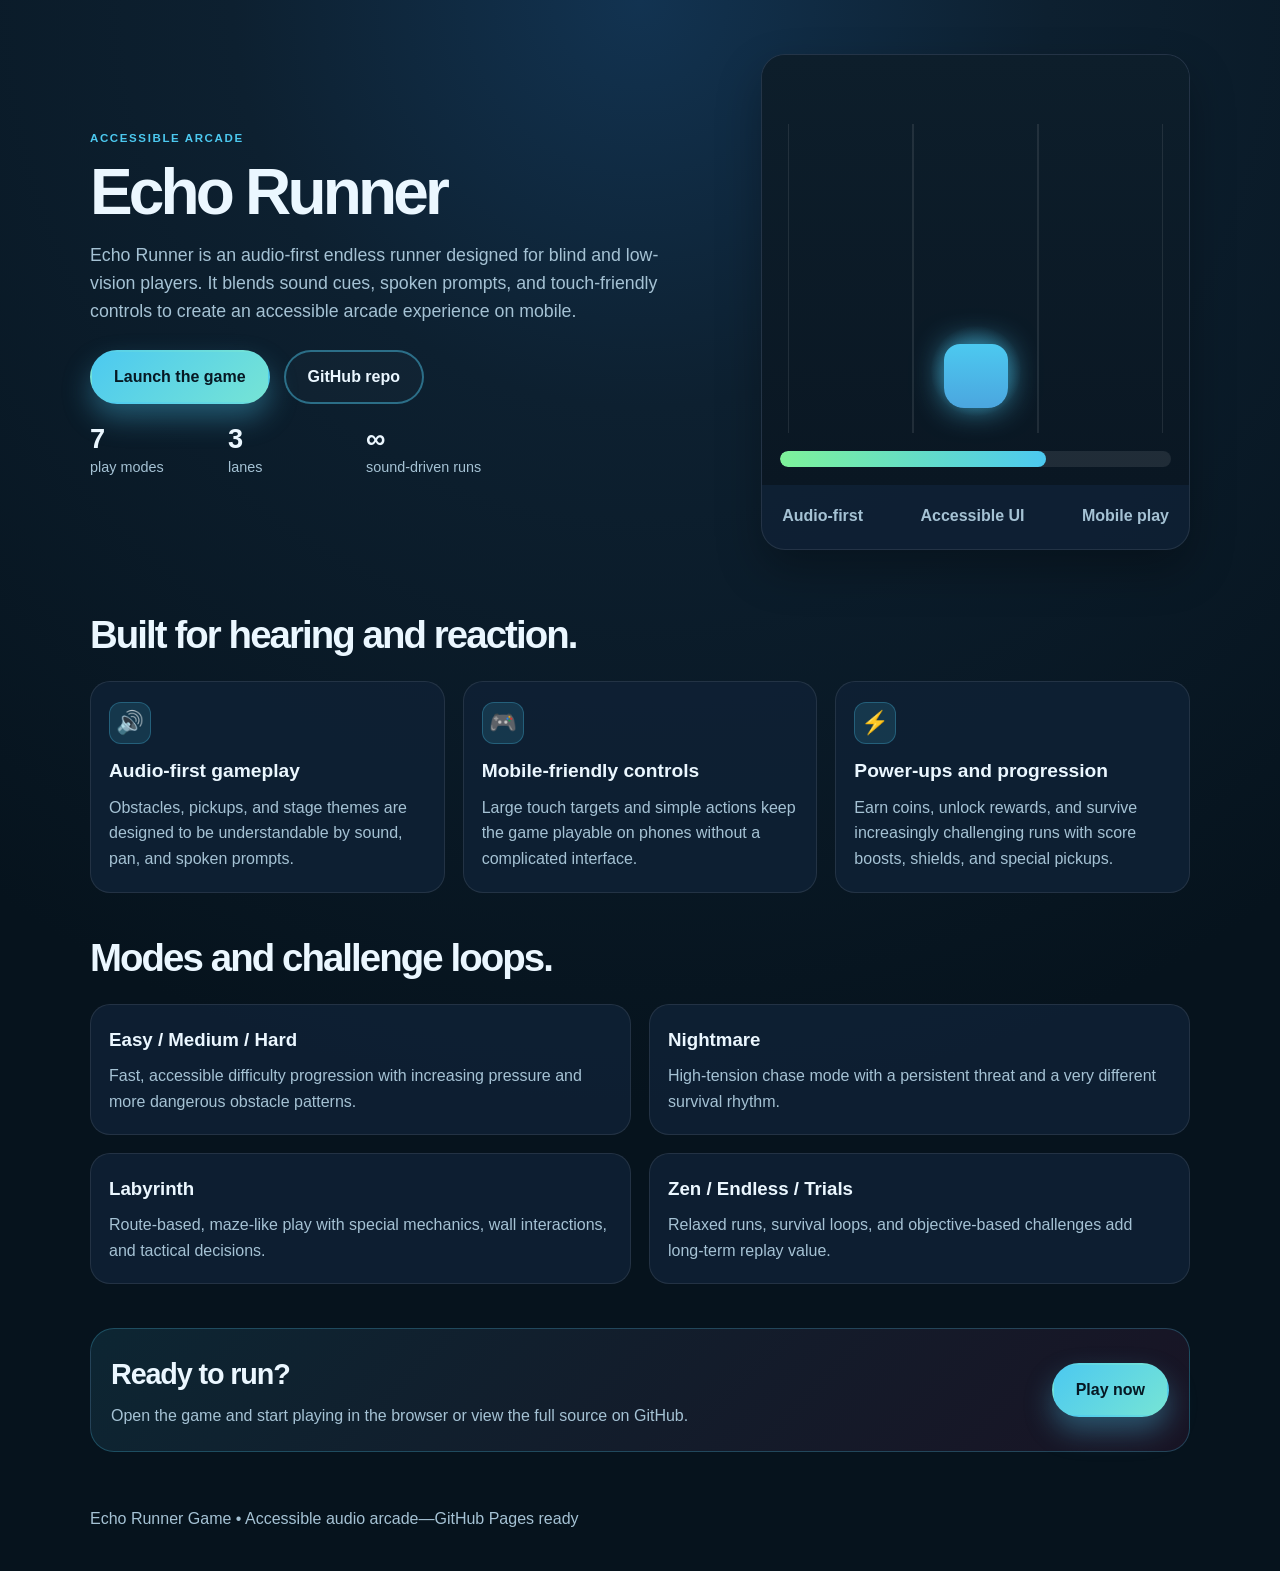
==== index.html @ 475f8b51 "Create the GitHub Pages landing page for Echo Runner Game" ====
<!DOCTYPE html>
<html lang="en">
  <head>
    <meta charset="UTF-8" />
    <meta name="viewport" content="width=device-width, initial-scale=1.0" />
    <meta name="description" content="Echo Runner Game — an accessible, audio-first endless runner for blind and low-vision players." />
    <title>Echo Runner Game</title>
    <style>
      :root {
        --bg: #06131d;
        --bg-2: #0d2030;
        --panel: rgba(15, 33, 53, 0.9);
        --surface: #112d43;
        --line: rgba(255,255,255,0.09);
        --accent: #4cc9f0;
        --accent-2: #f72585;
        --accent-3: #7ef29a;
        --text: #ebf7ff;
        --muted: #a5c2d4;
      }

      * { box-sizing: border-box; }
      html { scroll-behavior: smooth; }
      body {
        margin: 0;
        min-height: 100vh;
        background: radial-gradient(circle at top, #123351 0%, var(--bg-2) 24%, var(--bg) 65%);
        color: var(--text);
        font-family: Arial, Helvetica, sans-serif;
        line-height: 1.6;
      }

      .container {
        width: min(1100px, calc(100vw - 28px));
        margin: 0 auto;
      }

      a { color: inherit; text-decoration: none; }

      .hero {
        padding: 54px 0 28px;
      }

      .hero-grid {
        display: grid;
        grid-template-columns: 1.2fr 0.8fr;
        gap: 28px;
        align-items: center;
      }

      .eyebrow {
        display: inline-block;
        margin-bottom: 14px;
        color: var(--accent);
        text-transform: uppercase;
        letter-spacing: 0.14em;
        font-weight: 700;
        font-size: 0.72rem;
      }

      h1 {
        margin: 0;
        font-size: clamp(2.7rem, 5vw, 5rem);
        line-height: 0.95;
        letter-spacing: -0.06em;
      }

      .lead {
        margin: 18px 0 0;
        max-width: 58ch;
        color: var(--muted);
        font-size: 1.11rem;
      }

      .actions {
        display: flex;
        flex-wrap: wrap;
        gap: 14px;
        margin-top: 24px;
      }

      .button {
        display: inline-flex;
        align-items: center;
        justify-content: center;
        min-height: 54px;
        padding: 0 22px;
        border-radius: 999px;
        font-weight: 700;
        border: 2px solid transparent;
        transition: transform 0.18s ease;
      }

      .button:hover { transform: translateY(-1px); }

      .button.primary {
        background: linear-gradient(135deg, var(--accent), #76e4d5);
        color: #061823;
        box-shadow: 0 14px 28px rgba(76, 201, 240, 0.35);
      }

      .button.secondary {
        border-color: rgba(76,201,240,0.45);
        background: rgba(255,255,255,0.02);
        color: var(--text);
      }

      .stats {
        display: flex;
        flex-wrap: wrap;
        gap: 18px;
        margin-top: 20px;
      }

      .stat {
        min-width: 120px;
      }

      .stat strong {
        display: block;
        font-size: 1.7rem;
        line-height: 1.1;
      }

      .stat span {
        color: var(--muted);
        font-size: 0.9rem;
      }

      .demo {
        background: rgba(15, 33, 53, 0.9);
        border: 1px solid var(--line);
        border-radius: 24px;
        box-shadow: 0 20px 45px rgba(0,0,0,0.28);
        overflow: hidden;
      }

      .demo-screen {
        min-height: 430px;
        background: linear-gradient(180deg, #0d1e2b, #0a1723);
        position: relative;
        overflow: hidden;
      }

      .lanes {
        position: absolute;
        inset: 16% 6% 12% 6%;
        display: grid;
        grid-template-columns: repeat(3, 1fr);
      }

      .lane {
        border-left: 1px solid rgba(255,255,255,0.09);
        border-right: 1px solid rgba(255,255,255,0.09);
      }

      .runner {
        position: absolute;
        left: 50%;
        bottom: 18%;
        width: 64px;
        height: 64px;
        transform: translateX(-50%);
        border-radius: 16px 16px 20px 20px;
        background: linear-gradient(180deg, var(--accent), #4ba6df);
        box-shadow: 0 0 30px rgba(76,201,240,0.7);
      }

      .pulse {
        position: absolute;
        left: 50%;
        bottom: 16%;
        width: 90px;
        height: 90px;
        transform: translateX(-50%);
        border-radius: 50%;
        background: radial-gradient(circle, rgba(76,201,240,0.75) 0%, rgba(76,201,240,0.22) 42%, transparent 72%);
      }

      .progress {
        position: absolute;
        left: 18px;
        right: 18px;
        bottom: 18px;
        height: 16px;
        background: rgba(255,255,255,0.09);
        border-radius: 999px;
        overflow: hidden;
      }

      .progress > i {
        display: block;
        width: 68%;
        height: 100%;
        background: linear-gradient(90deg, var(--accent-3), var(--accent));
        border-radius: inherit;
      }

      .demo-meta {
        display: flex;
        justify-content: space-between;
        gap: 10px;
        flex-wrap: wrap;
        padding: 18px 20px 20px;
        color: var(--muted);
        font-weight: 600;
      }

      .section {
        padding: 26px 0 8px;
      }

      .section h2 {
        margin: 0 0 16px;
        font-size: clamp(2rem, 3vw, 3rem);
        letter-spacing: -0.05em;
      }

      .cards {
        display: grid;
        grid-template-columns: repeat(3, 1fr);
        gap: 18px;
      }

      .card {
        background: rgba(15, 33, 53, 0.9);
        border: 1px solid var(--line);
        border-radius: 20px;
        padding: 20px 18px;
      }

      .icon {
        width: 42px;
        height: 42px;
        display: grid;
        place-items: center;
        border-radius: 12px;
        background: rgba(76,201,240,0.14);
        border: 1px solid rgba(76,201,240,0.28);
        font-size: 1.4rem;
        margin-bottom: 12px;
      }

      .card h3 {
        margin: 0 0 8px;
        font-size: 1.2rem;
      }

      .card p {
        margin: 0;
        color: var(--muted);
      }

      .modes {
        display: grid;
        grid-template-columns: repeat(2, 1fr);
        gap: 18px;
      }

      .mode {
        background: rgba(15, 33, 53, 0.9);
        border: 1px solid var(--line);
        border-radius: 20px;
        padding: 20px 18px;
      }

      .mode h3 {
        margin: 0 0 8px;
      }

      .mode p {
        margin: 0;
        color: var(--muted);
      }

      .cta {
        padding: 36px 0 54px;
      }

      .cta-box {
        display: flex;
        justify-content: space-between;
        gap: 18px;
        align-items: center;
        flex-wrap: wrap;
        background: linear-gradient(135deg, rgba(76,201,240,0.1), rgba(247,37,133,0.08));
        border: 1px solid rgba(76,201,240,0.25);
        border-radius: 24px;
        padding: 22px 20px;
      }

      .cta-box h3 {
        margin: 0 0 6px;
        font-size: clamp(1.8rem, 2vw, 2.5rem);
        letter-spacing: -0.04em;
      }

      .cta-box p {
        margin: 0;
        color: var(--muted);
      }

      footer {
        padding: 0 0 40px;
        color: var(--muted);
      }

      @media (max-width: 820px) {
        .hero-grid,
        .cards,
        .modes {
          grid-template-columns: 1fr;
        }
      }
    </style>
  </head>
  <body>
    <main class="container hero">
      <div class="hero-grid">
        <div>
          <div class="eyebrow">Accessible arcade</div>
          <h1>Echo Runner</h1>
          <p class="lead">
            Echo Runner is an audio-first endless runner designed for blind and low-vision players.
            It blends sound cues, spoken prompts, and touch-friendly controls to create an accessible arcade experience on mobile.
          </p>

          <div class="actions">
            <a class="button primary" href="https://github.com/emilychia21/Echo-Runner/blob/main/Echo%20Runner.html" target="_blank" rel="noopener noreferrer">Launch the game</a>
            <a class="button secondary" href="https://github.com/emilychia21/Echo-Runner-Game" target="_blank" rel="noopener noreferrer">GitHub repo</a>
          </div>

          <div class="stats" aria-label="Game statistics summary">
            <div class="stat">
              <strong>7</strong>
              <span>play modes</span>
            </div>
            <div class="stat">
              <strong>3</strong>
              <span>lanes</span>
            </div>
            <div class="stat">
              <strong>∞</strong>
              <span>sound-driven runs</span>
            </div>
          </div>
        </div>

        <div class="demo" aria-label="Echo Runner preview">
          <div class="demo-screen">
            <div class="lanes" aria-hidden="true">
              <div class="lane"></div>
              <div class="lane"></div>
              <div class="lane"></div>
            </div>
            <div class="pulse" aria-hidden="true"></div>
            <div class="runner" aria-hidden="true"></div>
            <div class="progress" aria-hidden="true"><i></i></div>
          </div>
          <div class="demo-meta">
            <span>Audio-first</span>
            <span>Accessible UI</span>
            <span>Mobile play</span>
          </div>
        </div>
      </div>
    </main>

    <section class="container section">
      <h2>Built for hearing and reaction.</h2>
      <div class="cards">
        <article class="card">
          <div class="icon">🔊</div>
          <h3>Audio-first gameplay</h3>
          <p>Obstacles, pickups, and stage themes are designed to be understandable by sound, pan, and spoken prompts.</p>
        </article>

        <article class="card">
          <div class="icon">🎮</div>
          <h3>Mobile-friendly controls</h3>
          <p>Large touch targets and simple actions keep the game playable on phones without a complicated interface.</p>
        </article>

        <article class="card">
          <div class="icon">⚡</div>
          <h3>Power-ups and progression</h3>
          <p>Earn coins, unlock rewards, and survive increasingly challenging runs with score boosts, shields, and special pickups.</p>
        </article>
      </div>
    </section>

    <section class="container section">
      <h2>Modes and challenge loops.</h2>
      <div class="modes">
        <article class="mode">
          <h3>Easy / Medium / Hard</h3>
          <p>Fast, accessible difficulty progression with increasing pressure and more dangerous obstacle patterns.</p>
        </article>

        <article class="mode">
          <h3>Nightmare</h3>
          <p>High-tension chase mode with a persistent threat and a very different survival rhythm.</p>
        </article>

        <article class="mode">
          <h3>Labyrinth</h3>
          <p>Route-based, maze-like play with special mechanics, wall interactions, and tactical decisions.</p>
        </article>

        <article class="mode">
          <h3>Zen / Endless / Trials</h3>
          <p>Relaxed runs, survival loops, and objective-based challenges add long-term replay value.</p>
        </article>
      </div>
    </section>

    <section class="container cta">
      <div class="cta-box">
        <div>
          <h3>Ready to run?</h3>
          <p>Open the game and start playing in the browser or view the full source on GitHub.</p>
        </div>
        <div class="actions" style="margin-top: 0;">
          <a class="button primary" href="https://github.com/emilychia21/Echo-Runner/blob/main/Echo%20Runner.html" target="_blank" rel="noopener noreferrer">Play now</a>
        </div>
      </div>
    </section>

    <footer class="container">
      Echo Runner Game • Accessible audio arcade—GitHub Pages ready
    </footer>
  </body>
</html>
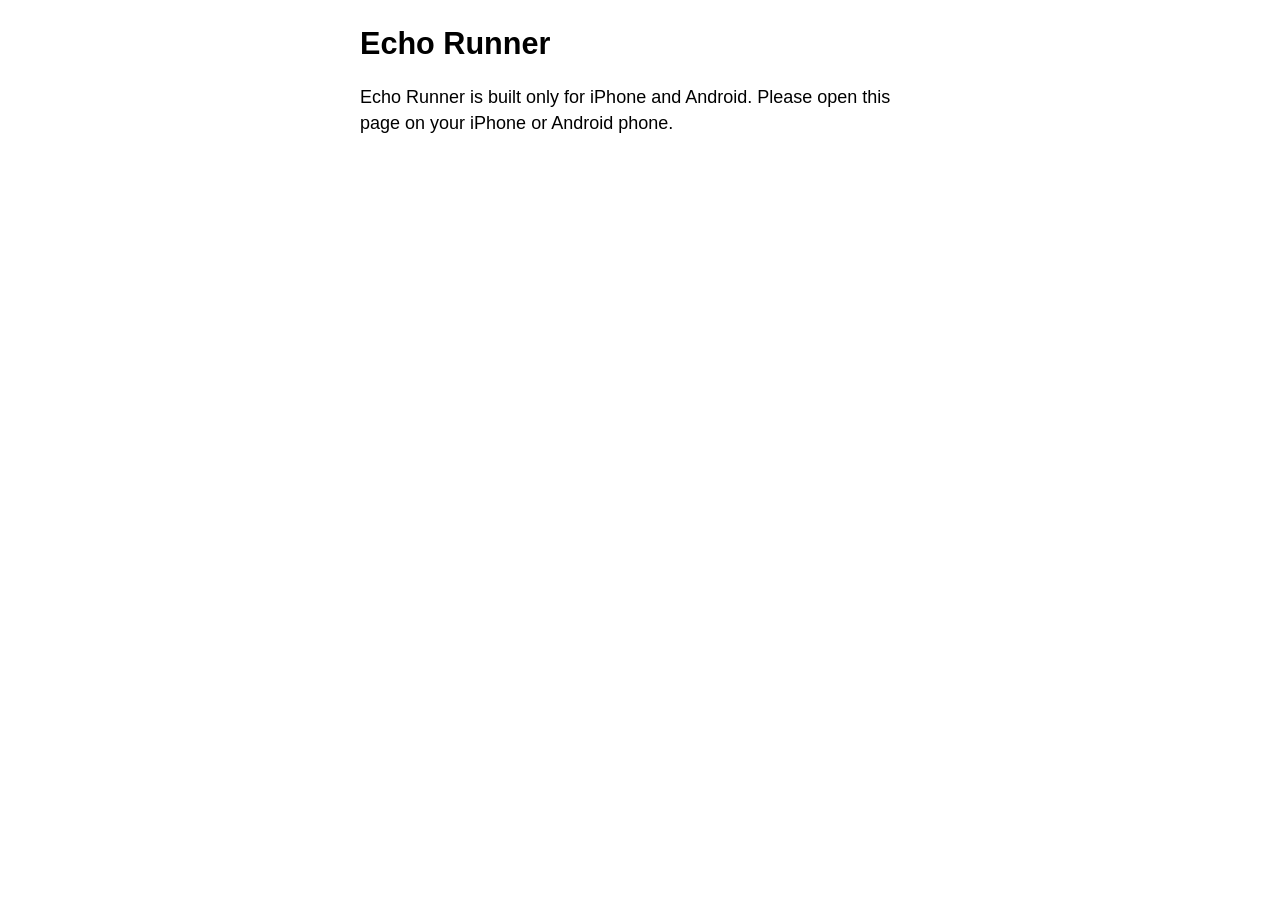
==== commit 917caf78: "Make the repo homepage redirect to the game file" ====
--- a/index.html
+++ b/index.html
@@ -2,432 +2,27 @@
 <html lang="en">
   <head>
     <meta charset="UTF-8" />
+    <meta http-equiv="refresh" content="0; url='Echo%20Runner.html'" />
     <meta name="viewport" content="width=device-width, initial-scale=1.0" />
-    <meta name="description" content="Echo Runner Game — an accessible, audio-first endless runner for blind and low-vision players." />
-    <title>Echo Runner Game</title>
+    <title>Echo Runner</title>
     <style>
-      :root {
-        --bg: #06131d;
-        --bg-2: #0d2030;
-        --panel: rgba(15, 33, 53, 0.9);
-        --surface: #112d43;
-        --line: rgba(255,255,255,0.09);
-        --accent: #4cc9f0;
-        --accent-2: #f72585;
-        --accent-3: #7ef29a;
-        --text: #ebf7ff;
-        --muted: #a5c2d4;
-      }
-
-      * { box-sizing: border-box; }
-      html { scroll-behavior: smooth; }
       body {
         margin: 0;
         min-height: 100vh;
-        background: radial-gradient(circle at top, #123351 0%, var(--bg-2) 24%, var(--bg) 65%);
-        color: var(--text);
-        font-family: Arial, Helvetica, sans-serif;
-        line-height: 1.6;
-      }
-
-      .container {
-        width: min(1100px, calc(100vw - 28px));
-        margin: 0 auto;
-      }
-
-      a { color: inherit; text-decoration: none; }
-
-      .hero {
-        padding: 54px 0 28px;
-      }
-
-      .hero-grid {
-        display: grid;
-        grid-template-columns: 1.2fr 0.8fr;
-        gap: 28px;
-        align-items: center;
-      }
-
-      .eyebrow {
-        display: inline-block;
-        margin-bottom: 14px;
-        color: var(--accent);
-        text-transform: uppercase;
-        letter-spacing: 0.14em;
-        font-weight: 700;
-        font-size: 0.72rem;
-      }
-
-      h1 {
-        margin: 0;
-        font-size: clamp(2.7rem, 5vw, 5rem);
-        line-height: 0.95;
-        letter-spacing: -0.06em;
-      }
-
-      .lead {
-        margin: 18px 0 0;
-        max-width: 58ch;
-        color: var(--muted);
-        font-size: 1.11rem;
-      }
-
-      .actions {
-        display: flex;
-        flex-wrap: wrap;
-        gap: 14px;
-        margin-top: 24px;
-      }
-
-      .button {
-        display: inline-flex;
-        align-items: center;
-        justify-content: center;
-        min-height: 54px;
-        padding: 0 22px;
-        border-radius: 999px;
-        font-weight: 700;
-        border: 2px solid transparent;
-        transition: transform 0.18s ease;
-      }
-
-      .button:hover { transform: translateY(-1px); }
-
-      .button.primary {
-        background: linear-gradient(135deg, var(--accent), #76e4d5);
-        color: #061823;
-        box-shadow: 0 14px 28px rgba(76, 201, 240, 0.35);
-      }
-
-      .button.secondary {
-        border-color: rgba(76,201,240,0.45);
-        background: rgba(255,255,255,0.02);
-        color: var(--text);
-      }
-
-      .stats {
-        display: flex;
-        flex-wrap: wrap;
-        gap: 18px;
-        margin-top: 20px;
-      }
-
-      .stat {
-        min-width: 120px;
-      }
-
-      .stat strong {
-        display: block;
-        font-size: 1.7rem;
-        line-height: 1.1;
-      }
-
-      .stat span {
-        color: var(--muted);
-        font-size: 0.9rem;
-      }
-
-      .demo {
-        background: rgba(15, 33, 53, 0.9);
-        border: 1px solid var(--line);
-        border-radius: 24px;
-        box-shadow: 0 20px 45px rgba(0,0,0,0.28);
-        overflow: hidden;
-      }
-
-      .demo-screen {
-        min-height: 430px;
-        background: linear-gradient(180deg, #0d1e2b, #0a1723);
-        position: relative;
-        overflow: hidden;
-      }
-
-      .lanes {
-        position: absolute;
-        inset: 16% 6% 12% 6%;
-        display: grid;
-        grid-template-columns: repeat(3, 1fr);
-      }
-
-      .lane {
-        border-left: 1px solid rgba(255,255,255,0.09);
-        border-right: 1px solid rgba(255,255,255,0.09);
-      }
-
-      .runner {
-        position: absolute;
-        left: 50%;
-        bottom: 18%;
-        width: 64px;
-        height: 64px;
-        transform: translateX(-50%);
-        border-radius: 16px 16px 20px 20px;
-        background: linear-gradient(180deg, var(--accent), #4ba6df);
-        box-shadow: 0 0 30px rgba(76,201,240,0.7);
-      }
-
-      .pulse {
-        position: absolute;
-        left: 50%;
-        bottom: 16%;
-        width: 90px;
-        height: 90px;
-        transform: translateX(-50%);
-        border-radius: 50%;
-        background: radial-gradient(circle, rgba(76,201,240,0.75) 0%, rgba(76,201,240,0.22) 42%, transparent 72%);
-      }
-
-      .progress {
-        position: absolute;
-        left: 18px;
-        right: 18px;
-        bottom: 18px;
-        height: 16px;
-        background: rgba(255,255,255,0.09);
-        border-radius: 999px;
-        overflow: hidden;
-      }
-
-      .progress > i {
-        display: block;
-        width: 68%;
-        height: 100%;
-        background: linear-gradient(90deg, var(--accent-3), var(--accent));
-        border-radius: inherit;
-      }
-
-      .demo-meta {
-        display: flex;
-        justify-content: space-between;
-        gap: 10px;
-        flex-wrap: wrap;
-        padding: 18px 20px 20px;
-        color: var(--muted);
-        font-weight: 600;
-      }
-
-      .section {
-        padding: 26px 0 8px;
-      }
-
-      .section h2 {
-        margin: 0 0 16px;
-        font-size: clamp(2rem, 3vw, 3rem);
-        letter-spacing: -0.05em;
-      }
-
-      .cards {
-        display: grid;
-        grid-template-columns: repeat(3, 1fr);
-        gap: 18px;
-      }
-
-      .card {
-        background: rgba(15, 33, 53, 0.9);
-        border: 1px solid var(--line);
-        border-radius: 20px;
-        padding: 20px 18px;
-      }
-
-      .icon {
-        width: 42px;
-        height: 42px;
         display: grid;
         place-items: center;
-        border-radius: 12px;
-        background: rgba(76,201,240,0.14);
-        border: 1px solid rgba(76,201,240,0.28);
-        font-size: 1.4rem;
-        margin-bottom: 12px;
+        background: #000;
+        color: #fff;
+        font-family: Arial, Helvetica, sans-serif;
       }
-
-      .card h3 {
-        margin: 0 0 8px;
-        font-size: 1.2rem;
-      }
-
-      .card p {
-        margin: 0;
-        color: var(--muted);
-      }
-
-      .modes {
-        display: grid;
-        grid-template-columns: repeat(2, 1fr);
-        gap: 18px;
-      }
-
-      .mode {
-        background: rgba(15, 33, 53, 0.9);
-        border: 1px solid var(--line);
-        border-radius: 20px;
-        padding: 20px 18px;
-      }
-
-      .mode h3 {
-        margin: 0 0 8px;
-      }
-
-      .mode p {
-        margin: 0;
-        color: var(--muted);
-      }
-
-      .cta {
-        padding: 36px 0 54px;
-      }
-
-      .cta-box {
-        display: flex;
-        justify-content: space-between;
-        gap: 18px;
-        align-items: center;
-        flex-wrap: wrap;
-        background: linear-gradient(135deg, rgba(76,201,240,0.1), rgba(247,37,133,0.08));
-        border: 1px solid rgba(76,201,240,0.25);
-        border-radius: 24px;
-        padding: 22px 20px;
-      }
-
-      .cta-box h3 {
-        margin: 0 0 6px;
-        font-size: clamp(1.8rem, 2vw, 2.5rem);
-        letter-spacing: -0.04em;
-      }
-
-      .cta-box p {
-        margin: 0;
-        color: var(--muted);
-      }
-
-      footer {
-        padding: 0 0 40px;
-        color: var(--muted);
-      }
-
-      @media (max-width: 820px) {
-        .hero-grid,
-        .cards,
-        .modes {
-          grid-template-columns: 1fr;
-        }
+      a {
+        color: #ffd400;
+        text-decoration: none;
+        font-weight: 700;
       }
     </style>
   </head>
   <body>
-    <main class="container hero">
-      <div class="hero-grid">
-        <div>
-          <div class="eyebrow">Accessible arcade</div>
-          <h1>Echo Runner</h1>
-          <p class="lead">
-            Echo Runner is an audio-first endless runner designed for blind and low-vision players.
-            It blends sound cues, spoken prompts, and touch-friendly controls to create an accessible arcade experience on mobile.
-          </p>
-
-          <div class="actions">
-            <a class="button primary" href="https://github.com/emilychia21/Echo-Runner/blob/main/Echo%20Runner.html" target="_blank" rel="noopener noreferrer">Launch the game</a>
-            <a class="button secondary" href="https://github.com/emilychia21/Echo-Runner-Game" target="_blank" rel="noopener noreferrer">GitHub repo</a>
-          </div>
-
-          <div class="stats" aria-label="Game statistics summary">
-            <div class="stat">
-              <strong>7</strong>
-              <span>play modes</span>
-            </div>
-            <div class="stat">
-              <strong>3</strong>
-              <span>lanes</span>
-            </div>
-            <div class="stat">
-              <strong>∞</strong>
-              <span>sound-driven runs</span>
-            </div>
-          </div>
-        </div>
-
-        <div class="demo" aria-label="Echo Runner preview">
-          <div class="demo-screen">
-            <div class="lanes" aria-hidden="true">
-              <div class="lane"></div>
-              <div class="lane"></div>
-              <div class="lane"></div>
-            </div>
-            <div class="pulse" aria-hidden="true"></div>
-            <div class="runner" aria-hidden="true"></div>
-            <div class="progress" aria-hidden="true"><i></i></div>
-          </div>
-          <div class="demo-meta">
-            <span>Audio-first</span>
-            <span>Accessible UI</span>
-            <span>Mobile play</span>
-          </div>
-        </div>
-      </div>
-    </main>
-
-    <section class="container section">
-      <h2>Built for hearing and reaction.</h2>
-      <div class="cards">
-        <article class="card">
-          <div class="icon">🔊</div>
-          <h3>Audio-first gameplay</h3>
-          <p>Obstacles, pickups, and stage themes are designed to be understandable by sound, pan, and spoken prompts.</p>
-        </article>
-
-        <article class="card">
-          <div class="icon">🎮</div>
-          <h3>Mobile-friendly controls</h3>
-          <p>Large touch targets and simple actions keep the game playable on phones without a complicated interface.</p>
-        </article>
-
-        <article class="card">
-          <div class="icon">⚡</div>
-          <h3>Power-ups and progression</h3>
-          <p>Earn coins, unlock rewards, and survive increasingly challenging runs with score boosts, shields, and special pickups.</p>
-        </article>
-      </div>
-    </section>
-
-    <section class="container section">
-      <h2>Modes and challenge loops.</h2>
-      <div class="modes">
-        <article class="mode">
-          <h3>Easy / Medium / Hard</h3>
-          <p>Fast, accessible difficulty progression with increasing pressure and more dangerous obstacle patterns.</p>
-        </article>
-
-        <article class="mode">
-          <h3>Nightmare</h3>
-          <p>High-tension chase mode with a persistent threat and a very different survival rhythm.</p>
-        </article>
-
-        <article class="mode">
-          <h3>Labyrinth</h3>
-          <p>Route-based, maze-like play with special mechanics, wall interactions, and tactical decisions.</p>
-        </article>
-
-        <article class="mode">
-          <h3>Zen / Endless / Trials</h3>
-          <p>Relaxed runs, survival loops, and objective-based challenges add long-term replay value.</p>
-        </article>
-      </div>
-    </section>
-
-    <section class="container cta">
-      <div class="cta-box">
-        <div>
-          <h3>Ready to run?</h3>
-          <p>Open the game and start playing in the browser or view the full source on GitHub.</p>
-        </div>
-        <div class="actions" style="margin-top: 0;">
-          <a class="button primary" href="https://github.com/emilychia21/Echo-Runner/blob/main/Echo%20Runner.html" target="_blank" rel="noopener noreferrer">Play now</a>
-        </div>
-      </div>
-    </section>
-
-    <footer class="container">
-      Echo Runner Game • Accessible audio arcade—GitHub Pages ready
-    </footer>
+    <p>Loading Echo Runner... <a href="Echo%20Runner.html">Open the game</a></p>
   </body>
 </html>
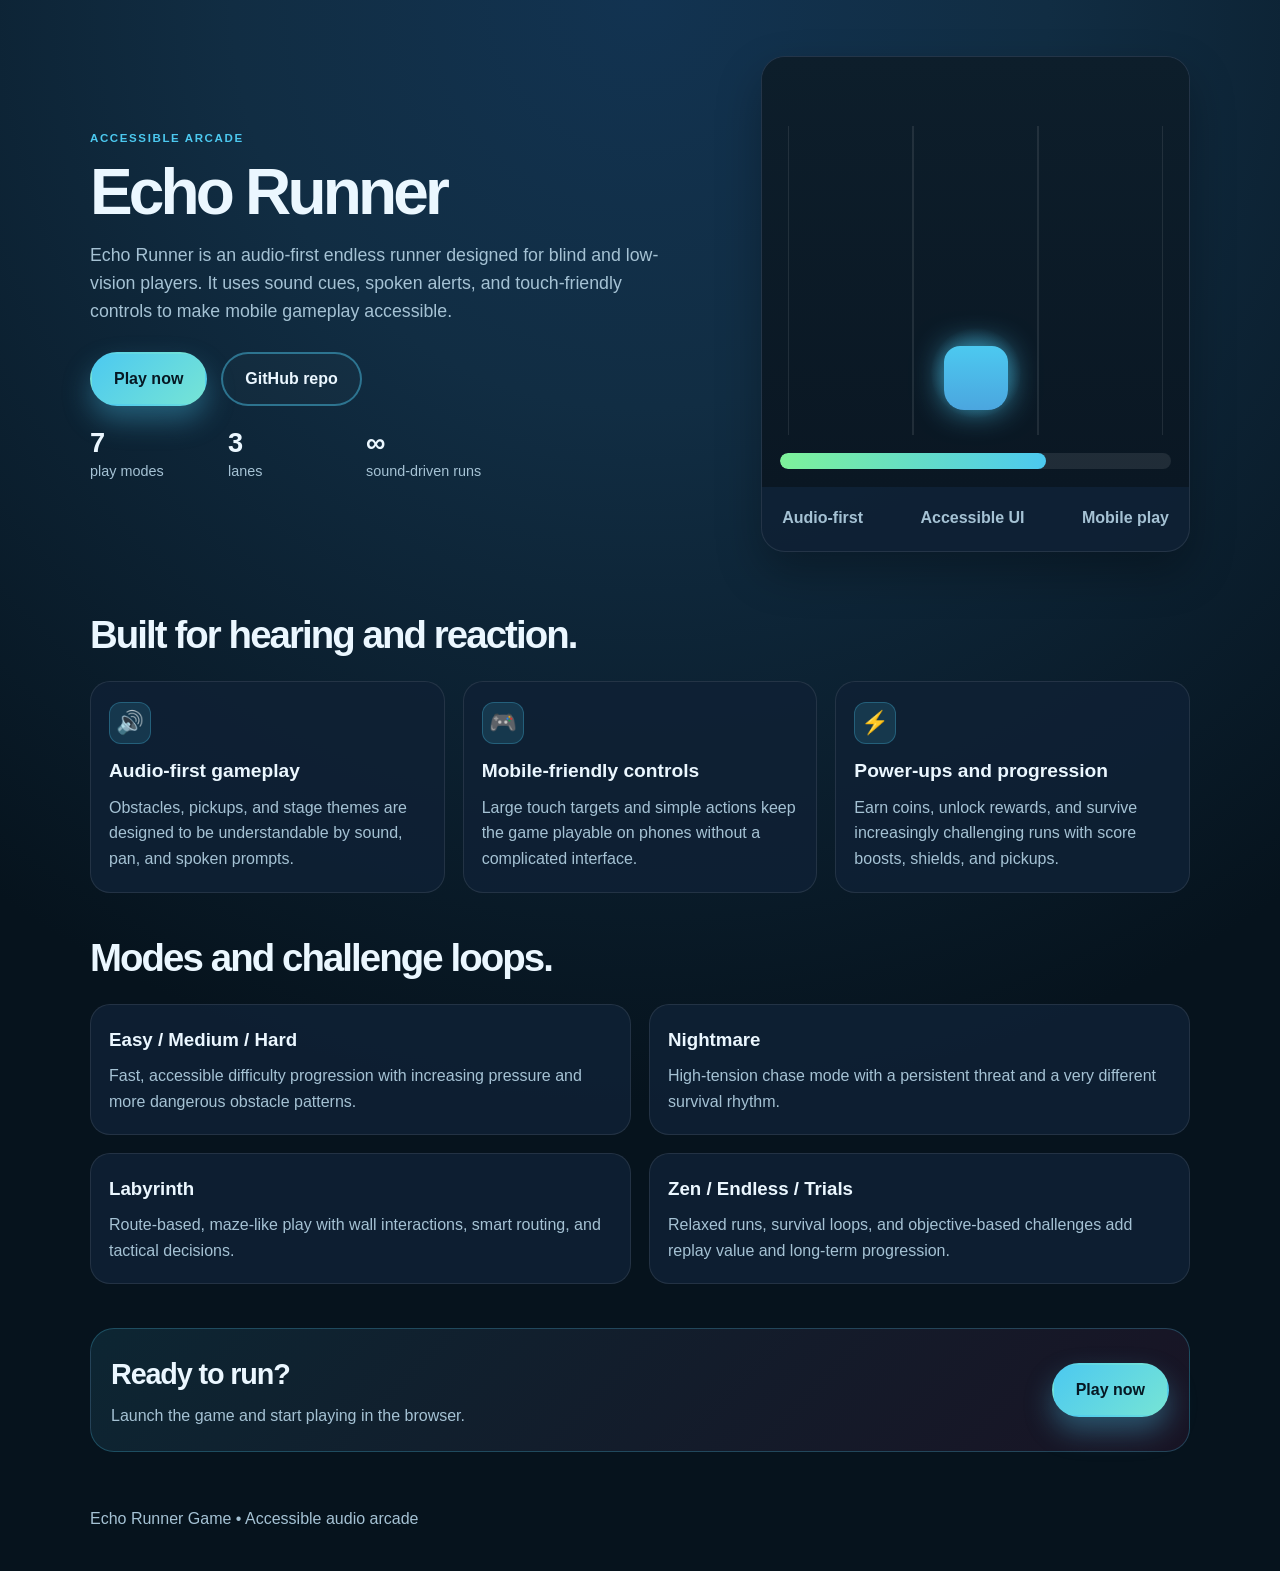
==== commit bd7b4ce2: "Add a polished landing page with direct Play Now access to the game" ====
--- a/index.html
+++ b/index.html
@@ -2,27 +2,432 @@
 <html lang="en">
   <head>
     <meta charset="UTF-8" />
-    <meta http-equiv="refresh" content="0; url='Echo%20Runner.html'" />
     <meta name="viewport" content="width=device-width, initial-scale=1.0" />
+    <meta
+      name="description"
+      content="Echo Runner — an accessible audio-first endless runner built for blind and low-vision players."
+    />
     <title>Echo Runner</title>
     <style>
+      :root {
+        --bg: #06131d;
+        --bg-2: #112d43;
+        --surface: rgba(15, 33, 53, 0.9);
+        --line: rgba(255, 255, 255, 0.09);
+        --accent: #4cc9f0;
+        --accent-2: #76e4d5;
+        --accent-3: #7ef29a;
+        --text: #ebf7ff;
+        --muted: #a5c2d4;
+        --shadow: rgba(0, 0, 0, 0.28);
+      }
+
+      * { box-sizing: border-box; }
+      html { scroll-behavior: smooth; }
       body {
         margin: 0;
         min-height: 100vh;
+        background: radial-gradient(circle at top, #123351 0%, var(--bg-2) 24%, var(--bg) 65%);
+        color: var(--text);
+        font-family: Arial, Helvetica, sans-serif;
+        line-height: 1.6;
+      }
+
+      a { text-decoration: none; color: inherit; }
+      .container {
+        width: min(1100px, calc(100vw - 28px));
+        margin: 0 auto;
+      }
+
+      .hero {
+        padding: 56px 0 26px;
+      }
+
+      .hero-grid {
+        display: grid;
+        grid-template-columns: 1.2fr 0.8fr;
+        gap: 28px;
+        align-items: center;
+      }
+
+      .eyebrow {
+        display: inline-block;
+        margin-bottom: 14px;
+        color: var(--accent);
+        text-transform: uppercase;
+        letter-spacing: 0.14em;
+        font-weight: 700;
+        font-size: 0.72rem;
+      }
+
+      h1 {
+        margin: 0;
+        font-size: clamp(2.8rem, 5vw, 5rem);
+        line-height: 0.95;
+        letter-spacing: -0.06em;
+      }
+
+      .lead {
+        margin: 18px 0 0;
+        max-width: 58ch;
+        color: var(--muted);
+        font-size: 1.11rem;
+      }
+
+      .actions {
+        display: flex;
+        flex-wrap: wrap;
+        gap: 14px;
+        margin-top: 26px;
+      }
+
+      .button {
+        display: inline-flex;
+        align-items: center;
+        justify-content: center;
+        min-height: 54px;
+        padding: 0 22px;
+        border-radius: 999px;
+        font-weight: 700;
+        border: 2px solid transparent;
+        transition: transform 0.18s ease;
+      }
+
+      .button:hover { transform: translateY(-1px); }
+      .button.primary {
+        background: linear-gradient(135deg, var(--accent), var(--accent-2));
+        color: #061823;
+        box-shadow: 0 14px 28px rgba(76, 201, 240, 0.35);
+      }
+      .button.secondary {
+        border-color: rgba(76, 201, 240, 0.45);
+        background: rgba(255,255,255,0.02);
+        color: var(--text);
+      }
+
+      .stats {
+        display: flex;
+        flex-wrap: wrap;
+        gap: 18px;
+        margin-top: 22px;
+      }
+
+      .stat {
+        min-width: 120px;
+      }
+
+      .stat strong {
+        display: block;
+        font-size: 1.7rem;
+        line-height: 1.1;
+      }
+
+      .stat span {
+        color: var(--muted);
+        font-size: 0.9rem;
+      }
+
+      .demo {
+        background: rgba(15, 33, 53, 0.9);
+        border: 1px solid var(--line);
+        border-radius: 24px;
+        box-shadow: 0 20px 45px var(--shadow);
+        overflow: hidden;
+      }
+
+      .demo-screen {
+        min-height: 430px;
+        background: linear-gradient(180deg, #0d1e2b, #0a1723);
+        position: relative;
+        overflow: hidden;
+      }
+
+      .lanes {
+        position: absolute;
+        inset: 16% 6% 12% 6%;
+        display: grid;
+        grid-template-columns: repeat(3, 1fr);
+      }
+
+      .lane {
+        border-left: 1px solid rgba(255,255,255,0.09);
+        border-right: 1px solid rgba(255,255,255,0.09);
+      }
+
+      .runner {
+        position: absolute;
+        left: 50%;
+        bottom: 18%;
+        width: 64px;
+        height: 64px;
+        transform: translateX(-50%);
+        border-radius: 16px 16px 20px 20px;
+        background: linear-gradient(180deg, var(--accent), #4ba6df);
+        box-shadow: 0 0 30px rgba(76, 201, 240, 0.7);
+      }
+
+      .pulse {
+        position: absolute;
+        left: 50%;
+        bottom: 16%;
+        width: 90px;
+        height: 90px;
+        transform: translateX(-50%);
+        border-radius: 50%;
+        background: radial-gradient(circle, rgba(76,201,240,0.75) 0%, rgba(76,201,240,0.22) 42%, transparent 72%);
+      }
+
+      .progress {
+        position: absolute;
+        left: 18px;
+        right: 18px;
+        bottom: 18px;
+        height: 16px;
+        background: rgba(255,255,255,0.09);
+        border-radius: 999px;
+        overflow: hidden;
+      }
+
+      .progress > i {
+        display: block;
+        width: 68%;
+        height: 100%;
+        background: linear-gradient(90deg, var(--accent-3), var(--accent));
+        border-radius: inherit;
+      }
+
+      .demo-meta {
+        display: flex;
+        justify-content: space-between;
+        gap: 10px;
+        flex-wrap: wrap;
+        padding: 18px 20px 20px;
+        color: var(--muted);
+        font-weight: 600;
+      }
+
+      .section {
+        padding: 26px 0 8px;
+      }
+
+      .section h2 {
+        margin: 0 0 16px;
+        font-size: clamp(2rem, 3vw, 3rem);
+        letter-spacing: -0.05em;
+      }
+
+      .cards {
+        display: grid;
+        grid-template-columns: repeat(3, 1fr);
+        gap: 18px;
+      }
+
+      .card {
+        background: rgba(15, 33, 53, 0.9);
+        border: 1px solid var(--line);
+        border-radius: 20px;
+        padding: 20px 18px;
+      }
+
+      .icon {
+        width: 42px;
+        height: 42px;
         display: grid;
         place-items: center;
-        background: #000;
-        color: #fff;
-        font-family: Arial, Helvetica, sans-serif;
-      }
-      a {
-        color: #ffd400;
-        text-decoration: none;
-        font-weight: 700;
+        border-radius: 12px;
+        background: rgba(76, 201, 240, 0.14);
+        border: 1px solid rgba(76, 201, 240, 0.28);
+        font-size: 1.4rem;
+        margin-bottom: 12px;
+      }
+
+      .card h3 {
+        margin: 0 0 8px;
+        font-size: 1.2rem;
+      }
+
+      .card p {
+        margin: 0;
+        color: var(--muted);
+      }
+
+      .modes {
+        display: grid;
+        grid-template-columns: repeat(2, minmax(0, 1fr));
+        gap: 18px;
+      }
+
+      .mode {
+        background: rgba(15, 33, 53, 0.9);
+        border: 1px solid var(--line);
+        border-radius: 20px;
+        padding: 20px 18px;
+      }
+
+      .mode h3 {
+        margin: 0 0 8px;
+      }
+
+      .mode p {
+        margin: 0;
+        color: var(--muted);
+      }
+
+      .cta {
+        padding: 36px 0 54px;
+      }
+
+      .cta-box {
+        display: flex;
+        justify-content: space-between;
+        gap: 18px;
+        align-items: center;
+        flex-wrap: wrap;
+        background: linear-gradient(135deg, rgba(76, 201, 240, 0.1), rgba(247, 37, 133, 0.08));
+        border: 1px solid rgba(76, 201, 240, 0.25);
+        border-radius: 24px;
+        padding: 22px 20px;
+      }
+
+      .cta-box h3 {
+        margin: 0 0 6px;
+        font-size: clamp(1.8rem, 2vw, 2.5rem);
+        letter-spacing: -0.04em;
+      }
+
+      .cta-box p {
+        margin: 0;
+        color: var(--muted);
+      }
+
+      footer {
+        padding: 0 0 40px;
+        color: var(--muted);
+      }
+
+      @media (max-width: 820px) {
+        .hero-grid,
+        .cards,
+        .modes {
+          grid-template-columns: 1fr;
+        }
       }
     </style>
   </head>
   <body>
-    <p>Loading Echo Runner... <a href="Echo%20Runner.html">Open the game</a></p>
+    <main class="container hero">
+      <div class="hero-grid">
+        <div>
+          <div class="eyebrow">Accessible arcade</div>
+          <h1>Echo Runner</h1>
+          <p class="lead">
+            Echo Runner is an audio-first endless runner designed for blind and low-vision players.
+            It uses sound cues, spoken alerts, and touch-friendly controls to make mobile gameplay accessible.
+          </p>
+
+          <div class="actions">
+            <a class="button primary" href="Echo%20Runner.html">Play now</a>
+            <a class="button secondary" href="https://github.com/emilychia21/Echo-Runner-Game" target="_blank" rel="noopener noreferrer">GitHub repo</a>
+          </div>
+
+          <div class="stats" aria-label="Game statistics summary">
+            <div class="stat">
+              <strong>7</strong>
+              <span>play modes</span>
+            </div>
+            <div class="stat">
+              <strong>3</strong>
+              <span>lanes</span>
+            </div>
+            <div class="stat">
+              <strong>∞</strong>
+              <span>sound-driven runs</span>
+            </div>
+          </div>
+        </div>
+
+        <div class="demo" aria-label="Echo Runner preview">
+          <div class="demo-screen">
+            <div class="lanes" aria-hidden="true">
+              <div class="lane"></div>
+              <div class="lane"></div>
+              <div class="lane"></div>
+            </div>
+            <div class="pulse" aria-hidden="true"></div>
+            <div class="runner" aria-hidden="true"></div>
+            <div class="progress" aria-hidden="true"><i></i></div>
+          </div>
+          <div class="demo-meta">
+            <span>Audio-first</span>
+            <span>Accessible UI</span>
+            <span>Mobile play</span>
+          </div>
+        </div>
+      </div>
+    </main>
+
+    <section class="container section">
+      <h2>Built for hearing and reaction.</h2>
+      <div class="cards">
+        <article class="card">
+          <div class="icon">🔊</div>
+          <h3>Audio-first gameplay</h3>
+          <p>Obstacles, pickups, and stage themes are designed to be understandable by sound, pan, and spoken prompts.</p>
+        </article>
+
+        <article class="card">
+          <div class="icon">🎮</div>
+          <h3>Mobile-friendly controls</h3>
+          <p>Large touch targets and simple actions keep the game playable on phones without a complicated interface.</p>
+        </article>
+
+        <article class="card">
+          <div class="icon">⚡</div>
+          <h3>Power-ups and progression</h3>
+          <p>Earn coins, unlock rewards, and survive increasingly challenging runs with score boosts, shields, and pickups.</p>
+        </article>
+      </div>
+    </section>
+
+    <section class="container section">
+      <h2>Modes and challenge loops.</h2>
+      <div class="modes">
+        <article class="mode">
+          <h3>Easy / Medium / Hard</h3>
+          <p>Fast, accessible difficulty progression with increasing pressure and more dangerous obstacle patterns.</p>
+        </article>
+
+        <article class="mode">
+          <h3>Nightmare</h3>
+          <p>High-tension chase mode with a persistent threat and a very different survival rhythm.</p>
+        </article>
+
+        <article class="mode">
+          <h3>Labyrinth</h3>
+          <p>Route-based, maze-like play with wall interactions, smart routing, and tactical decisions.</p>
+        </article>
+
+        <article class="mode">
+          <h3>Zen / Endless / Trials</h3>
+          <p>Relaxed runs, survival loops, and objective-based challenges add replay value and long-term progression.</p>
+        </article>
+      </div>
+    </section>
+
+    <section class="container cta">
+      <div class="cta-box">
+        <div>
+          <h3>Ready to run?</h3>
+          <p>Launch the game and start playing in the browser.</p>
+        </div>
+        <div class="actions" style="margin-top: 0;">
+          <a class="button primary" href="Echo%20Runner.html">Play now</a>
+        </div>
+      </div>
+    </section>
+
+    <footer class="container">
+      Echo Runner Game • Accessible audio arcade
+    </footer>
   </body>
 </html>
